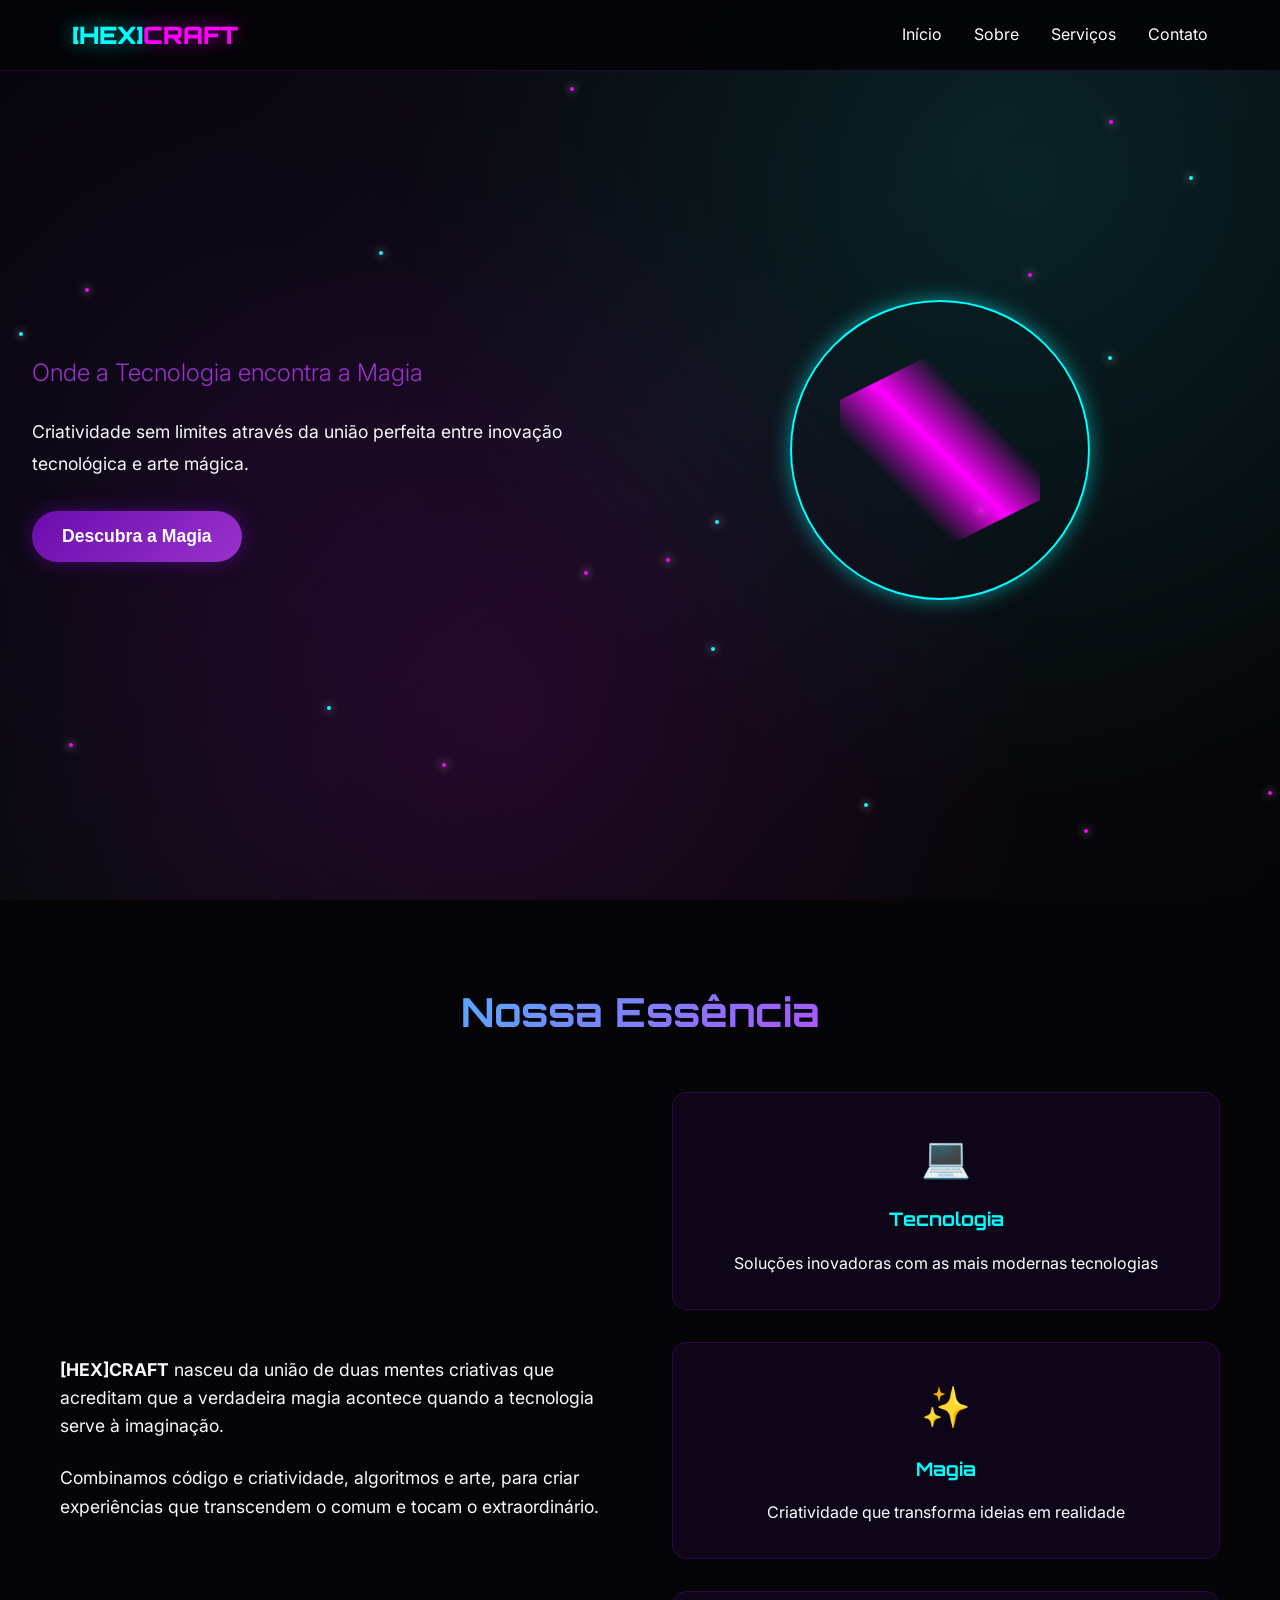
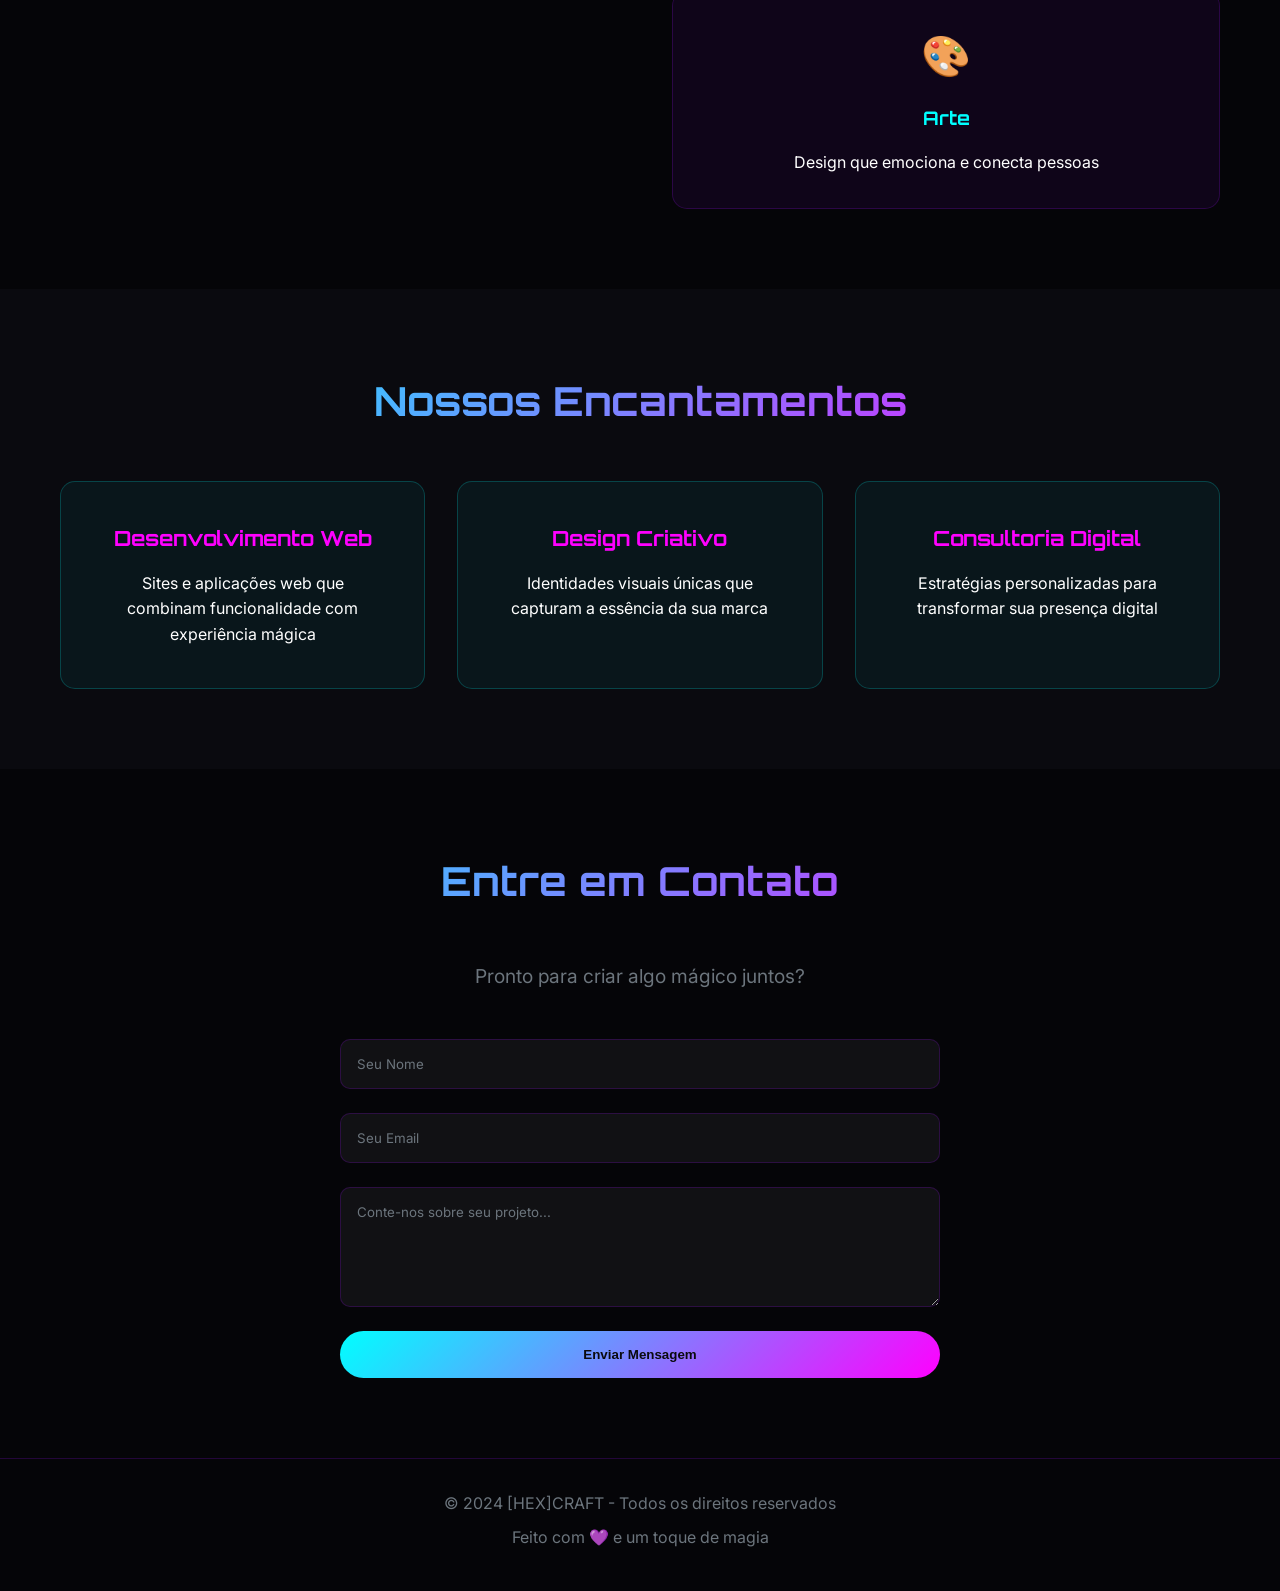
==== index.html @ 0bb8c02b "🎉 Initial commit: [HEX]CRAFT Landing Page ✨ Features: - Modern responsive landing page - Tech + Magi" ====
<!DOCTYPE html>
<html lang="pt-BR">
<head>
    <meta charset="UTF-8">
    <meta name="viewport" content="width=device-width, initial-scale=1.0">
    <title>[HEX]CRAFT - Tech & Magia</title>
    <link rel="stylesheet" href="css/style.css">
    <link href="https://fonts.googleapis.com/css2?family=Orbitron:wght@400;700;900&family=Inter:wght@300;400;600&display=swap" rel="stylesheet">
</head>
<body>
    <!-- Header - Cabeçalho com navegação -->
    <header class="header">
        <nav class="navbar">
            <div class="logo">
                <span class="hex-brackets">[HEX]</span><span class="craft">CRAFT</span>
            </div>
            <ul class="nav-menu">
                <li><a href="#home">Início</a></li>
                <li><a href="#about">Sobre</a></li>
                <li><a href="#services">Serviços</a></li>
                <li><a href="#contact">Contato</a></li>
            </ul>
        </nav>
    </header>

    <!-- Hero Section - Seção principal de destaque -->
    <section id="home" class="hero">
        <div class="hero-content">
            <h1 class="hero-title">
                <span class="tech">[HEX]</span><span class="magic">CRAFT</span>
            </h1>
            <p class="hero-subtitle">Onde a Tecnologia encontra a Magia</p>
            <p class="hero-description">
                Criatividade sem limites através da união perfeita entre inovação tecnológica e arte mágica.
            </p>
            <button class="cta-button">Descubra a Magia</button>
        </div>
        <div class="hero-visual">
            <div class="magic-circle">
                <div class="hex-pattern"></div>
            </div>
        </div>
    </section>

    <!-- About Section - Seção sobre nós -->
    <section id="about" class="about">
        <div class="container">
            <h2 class="section-title">Nossa Essência</h2>
            <div class="about-content">
                <div class="about-text">
                    <p>
                        <strong>[HEX]CRAFT</strong> nasceu da união de duas mentes criativas que acreditam 
                        que a verdadeira magia acontece quando a tecnologia serve à imaginação.
                    </p>
                    <p>
                        Combinamos código e criatividade, algoritmos e arte, para criar experiências 
                        que transcendem o comum e tocam o extraordinário.
                    </p>
                </div>
                <div class="about-features">
                    <div class="feature">
                        <div class="feature-icon">💻</div>
                        <h3>Tecnologia</h3>
                        <p>Soluções inovadoras com as mais modernas tecnologias</p>
                    </div>
                    <div class="feature">
                        <div class="feature-icon">✨</div>
                        <h3>Magia</h3>
                        <p>Criatividade que transforma ideias em realidade</p>
                    </div>
                    <div class="feature">
                        <div class="feature-icon">🎨</div>
                        <h3>Arte</h3>
                        <p>Design que emociona e conecta pessoas</p>
                    </div>
                </div>
            </div>
        </div>
    </section>

    <!-- Services Section - Seção de serviços -->
    <section id="services" class="services">
        <div class="container">
            <h2 class="section-title">Nossos Encantamentos</h2>
            <div class="services-grid">
                <div class="service-card">
                    <h3>Desenvolvimento Web</h3>
                    <p>Sites e aplicações web que combinam funcionalidade com experiência mágica</p>
                </div>
                <div class="service-card">
                    <h3>Design Criativo</h3>
                    <p>Identidades visuais únicas que capturam a essência da sua marca</p>
                </div>
                <div class="service-card">
                    <h3>Consultoria Digital</h3>
                    <p>Estratégias personalizadas para transformar sua presença digital</p>
                </div>
            </div>
        </div>
    </section>

    <!-- Contact Section - Seção de contato -->
    <section id="contact" class="contact">
        <div class="container">
            <h2 class="section-title">Entre em Contato</h2>
            <p class="contact-subtitle">Pronto para criar algo mágico juntos?</p>
            <div class="contact-content">
                <form class="contact-form">
                    <input type="text" placeholder="Seu Nome" required>
                    <input type="email" placeholder="Seu Email" required>
                    <textarea placeholder="Conte-nos sobre seu projeto..." required></textarea>
                    <button type="submit">Enviar Mensagem</button>
                </form>
            </div>
        </div>
    </section>

    <!-- Footer - Rodapé -->
    <footer class="footer">
        <div class="container">
            <p>&copy; 2024 [HEX]CRAFT - Todos os direitos reservados</p>
            <p>Feito com 💜 e um toque de magia</p>
        </div>
    </footer>

    <script src="js/script.js"></script>
</body>
</html>
---- css/style.css ----
/* ===== RESET E VARIÁVEIS GLOBAIS ===== */
* {
    margin: 0;
    padding: 0;
    box-sizing: border-box;
}

:root {
    /* Cores do tema Tech + Magia */
    --primary-purple: #6a0dad;
    --secondary-purple: #9932cc;
    --accent-cyan: #00ffff;
    --accent-pink: #ff00ff;
    --dark-bg: #0a0a0f;
    --darker-bg: #050508;
    --white: #ffffff;
    --light-gray: #f8f9fa;
    --medium-gray: #6c757d;
    
    /* Fontes */
    --font-tech: 'Orbitron', monospace;
    --font-body: 'Inter', sans-serif;
    
    /* Sombras mágicas */
    --glow-purple: 0 0 20px rgba(106, 13, 173, 0.5);
    --glow-cyan: 0 0 20px rgba(0, 255, 255, 0.5);
    --glow-pink: 0 0 20px rgba(255, 0, 255, 0.5);
}

body {
    font-family: var(--font-body);
    background: var(--dark-bg);
    color: var(--white);
    line-height: 1.6;
    overflow-x: hidden;
}

.container {
    max-width: 1200px;
    margin: 0 auto;
    padding: 0 20px;
}

/* ===== HEADER E NAVEGAÇÃO ===== */
.header {
    position: fixed;
    top: 0;
    width: 100%;
    background: rgba(5, 5, 8, 0.95);
    backdrop-filter: blur(10px);
    z-index: 1000;
    border-bottom: 1px solid rgba(106, 13, 173, 0.3);
}

.navbar {
    display: flex;
    justify-content: space-between;
    align-items: center;
    padding: 1rem 2rem;
    max-width: 1200px;
    margin: 0 auto;
}

.logo {
    font-family: var(--font-tech);
    font-size: 1.5rem;
    font-weight: 900;
}

.hex-brackets {
    color: var(--accent-cyan);
    text-shadow: var(--glow-cyan);
}

.craft {
    color: var(--accent-pink);
    text-shadow: var(--glow-pink);
}

.nav-menu {
    display: flex;
    list-style: none;
    gap: 2rem;
}

.nav-menu a {
    color: var(--white);
    text-decoration: none;
    transition: all 0.3s ease;
    position: relative;
}

.nav-menu a:hover {
    color: var(--accent-cyan);
    text-shadow: var(--glow-cyan);
}

.nav-menu a::after {
    content: '';
    position: absolute;
    width: 0;
    height: 2px;
    bottom: -5px;
    left: 50%;
    background: linear-gradient(90deg, var(--accent-cyan), var(--accent-pink));
    transition: all 0.3s ease;
}

.nav-menu a:hover::after {
    width: 100%;
    left: 0;
}

/* ===== SEÇÃO HERO ===== */
.hero {
    min-height: 100vh;
    display: flex;
    align-items: center;
    background: linear-gradient(135deg, var(--darker-bg) 0%, var(--dark-bg) 50%, var(--darker-bg) 100%);
    position: relative;
    overflow: hidden;
    padding: 0 2rem;
}

.hero::before {
    content: '';
    position: absolute;
    top: 0;
    left: 0;
    right: 0;
    bottom: 0;
    background: 
        radial-gradient(circle at 20% 50%, rgba(106, 13, 173, 0.1) 0%, transparent 50%),
        radial-gradient(circle at 80% 20%, rgba(0, 255, 255, 0.1) 0%, transparent 50%),
        radial-gradient(circle at 40% 80%, rgba(255, 0, 255, 0.1) 0%, transparent 50%);
    animation: magicFloat 6s ease-in-out infinite alternate;
}

@keyframes magicFloat {
    0% { transform: translateY(0px) rotate(0deg); }
    100% { transform: translateY(-10px) rotate(1deg); }
}

.hero-content {
    flex: 1;
    max-width: 600px;
    z-index: 2;
    position: relative;
}

.hero-title {
    font-family: var(--font-tech);
    font-size: clamp(3rem, 8vw, 6rem);
    font-weight: 900;
    margin-bottom: 1rem;
    animation: titleGlow 2s ease-in-out infinite alternate;
}

.tech {
    color: var(--accent-cyan);
    text-shadow: var(--glow-cyan);
}

.magic {
    color: var(--accent-pink);
    text-shadow: var(--glow-pink);
}

@keyframes titleGlow {
    0% { filter: brightness(1); }
    100% { filter: brightness(1.2); }
}

.hero-subtitle {
    font-size: 1.5rem;
    color: var(--secondary-purple);
    margin-bottom: 1.5rem;
    font-weight: 300;
}

.hero-description {
    font-size: 1.1rem;
    color: var(--light-gray);
    margin-bottom: 2rem;
    line-height: 1.8;
}

.cta-button {
    background: linear-gradient(135deg, var(--primary-purple), var(--secondary-purple));
    color: var(--white);
    padding: 15px 30px;
    border: none;
    border-radius: 50px;
    font-size: 1.1rem;
    font-weight: 600;
    cursor: pointer;
    transition: all 0.3s ease;
    box-shadow: var(--glow-purple);
}

.cta-button:hover {
    transform: translateY(-2px);
    box-shadow: 0 10px 30px rgba(106, 13, 173, 0.4);
    background: linear-gradient(135deg, var(--secondary-purple), var(--primary-purple));
}

.hero-visual {
    flex: 1;
    display: flex;
    justify-content: center;
    align-items: center;
    position: relative;
}

.magic-circle {
    width: 300px;
    height: 300px;
    border: 2px solid var(--accent-cyan);
    border-radius: 50%;
    position: relative;
    animation: rotate 20s linear infinite;
    box-shadow: var(--glow-cyan);
}

.hex-pattern {
    width: 200px;
    height: 200px;
    background: linear-gradient(45deg, transparent 30%, var(--accent-pink) 50%, transparent 70%);
    position: absolute;
    top: 50%;
    left: 50%;
    transform: translate(-50%, -50%);
    clip-path: polygon(50% 0%, 100% 25%, 100% 75%, 50% 100%, 0% 75%, 0% 25%);
    animation: pulse 3s ease-in-out infinite alternate;
}

@keyframes rotate {
    from { transform: rotate(0deg); }
    to { transform: rotate(360deg); }
}

@keyframes pulse {
    0% { opacity: 0.5; transform: translate(-50%, -50%) scale(1); }
    100% { opacity: 1; transform: translate(-50%, -50%) scale(1.1); }
}

/* ===== SEÇÕES GERAIS ===== */
section {
    padding: 5rem 0;
}

.section-title {
    font-family: var(--font-tech);
    font-size: 2.5rem;
    text-align: center;
    margin-bottom: 3rem;
    background: linear-gradient(135deg, var(--accent-cyan), var(--accent-pink));
    -webkit-background-clip: text;
    -webkit-text-fill-color: transparent;
    background-clip: text;
}

/* ===== SEÇÃO ABOUT ===== */
.about {
    background: var(--darker-bg);
}

.about-content {
    display: grid;
    grid-template-columns: 1fr 1fr;
    gap: 4rem;
    align-items: center;
}

.about-text p {
    font-size: 1.1rem;
    margin-bottom: 1.5rem;
    color: var(--light-gray);
}

.about-features {
    display: flex;
    flex-direction: column;
    gap: 2rem;
}

.feature {
    text-align: center;
    padding: 2rem;
    background: rgba(106, 13, 173, 0.1);
    border-radius: 15px;
    border: 1px solid rgba(106, 13, 173, 0.3);
    transition: all 0.3s ease;
}

.feature:hover {
    transform: translateY(-5px);
    box-shadow: var(--glow-purple);
}

.feature-icon {
    font-size: 2.5rem;
    margin-bottom: 1rem;
}

.feature h3 {
    font-family: var(--font-tech);
    color: var(--accent-cyan);
    margin-bottom: 1rem;
}

/* ===== SEÇÃO SERVICES ===== */
.services-grid {
    display: grid;
    grid-template-columns: repeat(auto-fit, minmax(300px, 1fr));
    gap: 2rem;
}

.service-card {
    background: rgba(0, 255, 255, 0.05);
    padding: 2.5rem;
    border-radius: 15px;
    border: 1px solid rgba(0, 255, 255, 0.2);
    text-align: center;
    transition: all 0.3s ease;
}

.service-card:hover {
    transform: translateY(-10px);
    box-shadow: var(--glow-cyan);
    border-color: var(--accent-cyan);
}

.service-card h3 {
    font-family: var(--font-tech);
    color: var(--accent-pink);
    margin-bottom: 1rem;
    font-size: 1.3rem;
}

/* ===== SEÇÃO CONTACT ===== */
.contact {
    background: var(--darker-bg);
}

.contact-subtitle {
    text-align: center;
    font-size: 1.2rem;
    color: var(--medium-gray);
    margin-bottom: 3rem;
}

.contact-form {
    max-width: 600px;
    margin: 0 auto;
    display: flex;
    flex-direction: column;
    gap: 1.5rem;
}

.contact-form input,
.contact-form textarea {
    background: rgba(255, 255, 255, 0.05);
    border: 1px solid rgba(106, 13, 173, 0.3);
    padding: 1rem;
    border-radius: 10px;
    color: var(--white);
    font-family: var(--font-body);
    transition: all 0.3s ease;
}

.contact-form input::placeholder,
.contact-form textarea::placeholder {
    color: var(--medium-gray);
}

.contact-form input:focus,
.contact-form textarea:focus {
    outline: none;
    border-color: var(--accent-cyan);
    box-shadow: var(--glow-cyan);
}

.contact-form textarea {
    min-height: 120px;
    resize: vertical;
}

.contact-form button {
    background: linear-gradient(135deg, var(--accent-cyan), var(--accent-pink));
    color: var(--dark-bg);
    padding: 1rem 2rem;
    border: none;
    border-radius: 50px;
    font-weight: 600;
    cursor: pointer;
    transition: all 0.3s ease;
}

.contact-form button:hover {
    transform: translateY(-2px);
    box-shadow: 0 10px 30px rgba(0, 255, 255, 0.3);
}

/* ===== FOOTER ===== */
.footer {
    background: var(--darker-bg);
    padding: 2rem 0;
    text-align: center;
    border-top: 1px solid rgba(106, 13, 173, 0.3);
}

.footer p {
    color: var(--medium-gray);
    margin-bottom: 0.5rem;
}

/* ===== RESPONSIVIDADE ===== */
@media (max-width: 768px) {
    .navbar {
        flex-direction: column;
        gap: 1rem;
        padding: 1rem;
    }
    
    .nav-menu {
        gap: 1rem;
    }
    
    .hero {
        flex-direction: column;
        text-align: center;
        padding: 2rem 1rem;
    }
    
    .hero-visual {
        margin-top: 2rem;
    }
    
    .magic-circle {
        width: 200px;
        height: 200px;
    }
    
    .hex-pattern {
        width: 120px;
        height: 120px;
    }
    
    .about-content {
        grid-template-columns: 1fr;
        gap: 2rem;
    }
    
    .services-grid {
        grid-template-columns: 1fr;
    }
    
    .container {
        padding: 0 1rem;
    }
}

@media (max-width: 480px) {
    .hero-title {
        font-size: 2.5rem;
    }
    
    .section-title {
        font-size: 2rem;
    }
    
    section {
        padding: 3rem 0;
    }
}
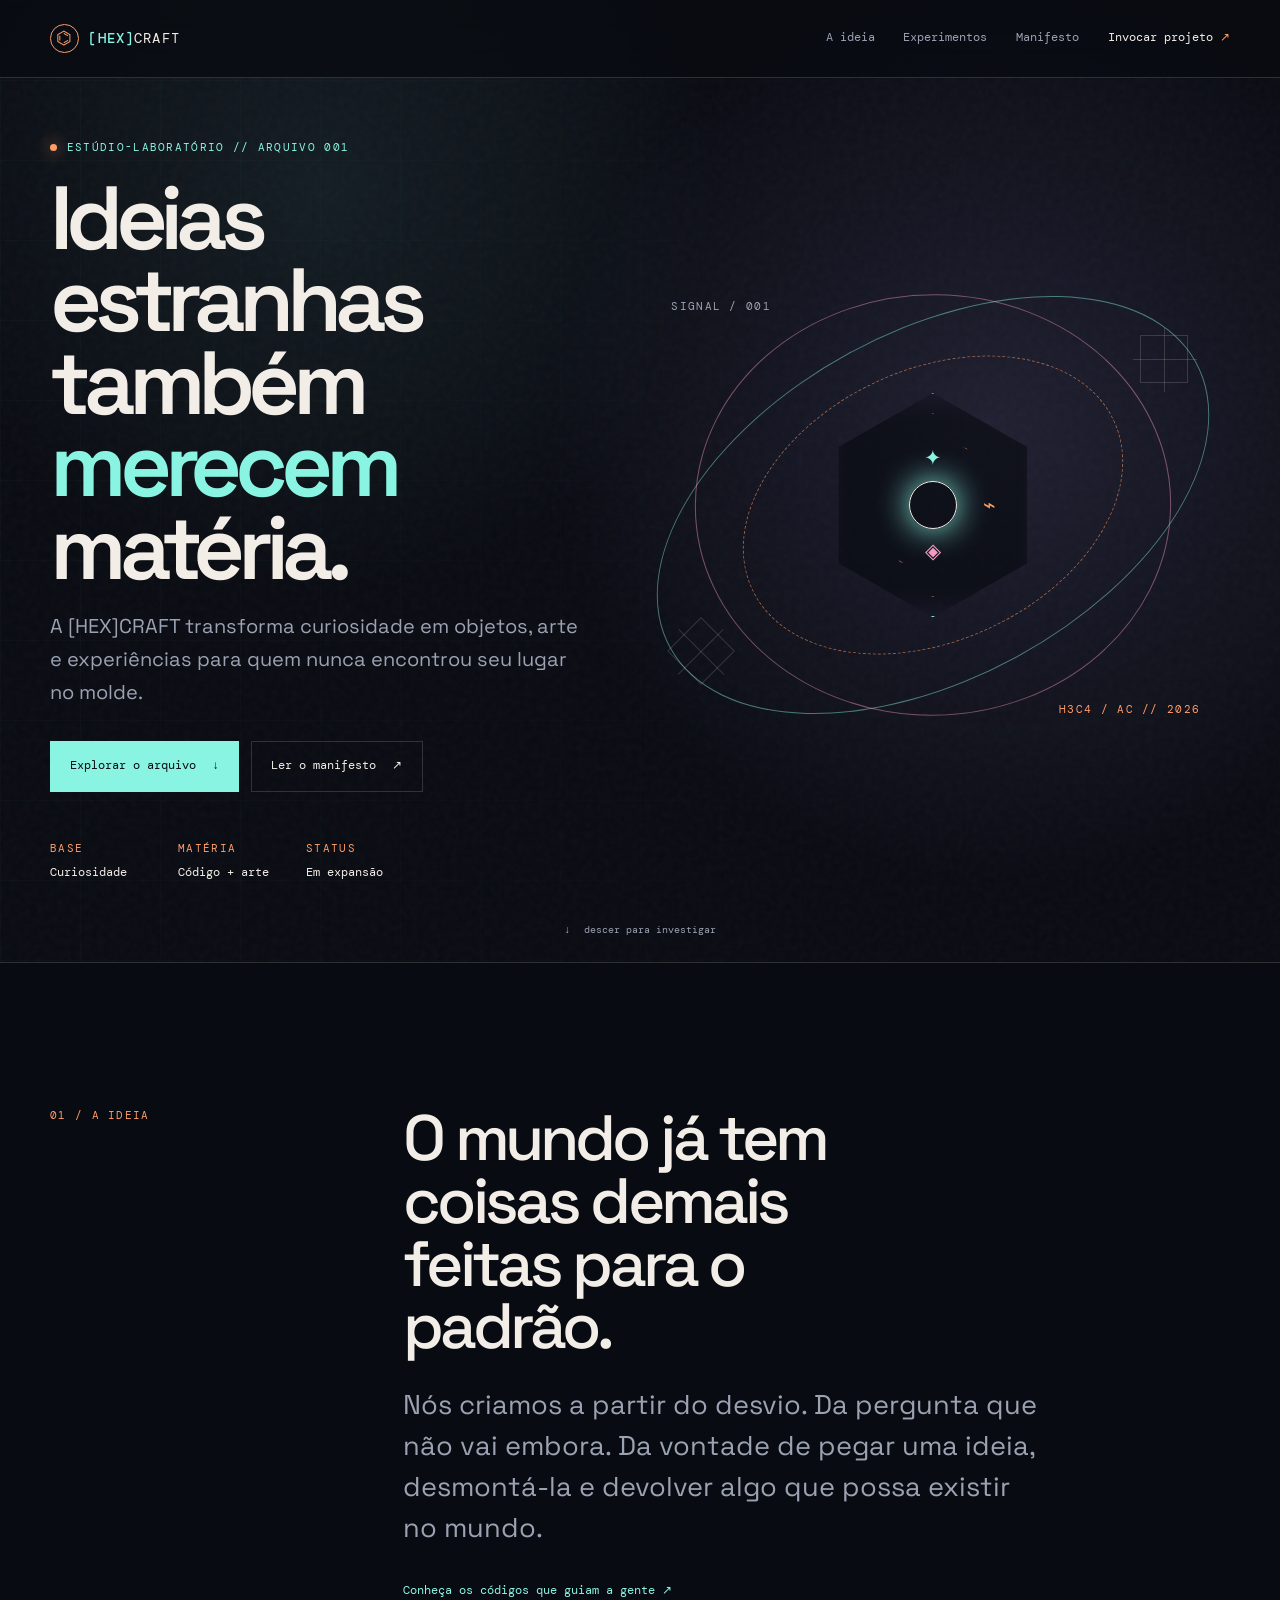
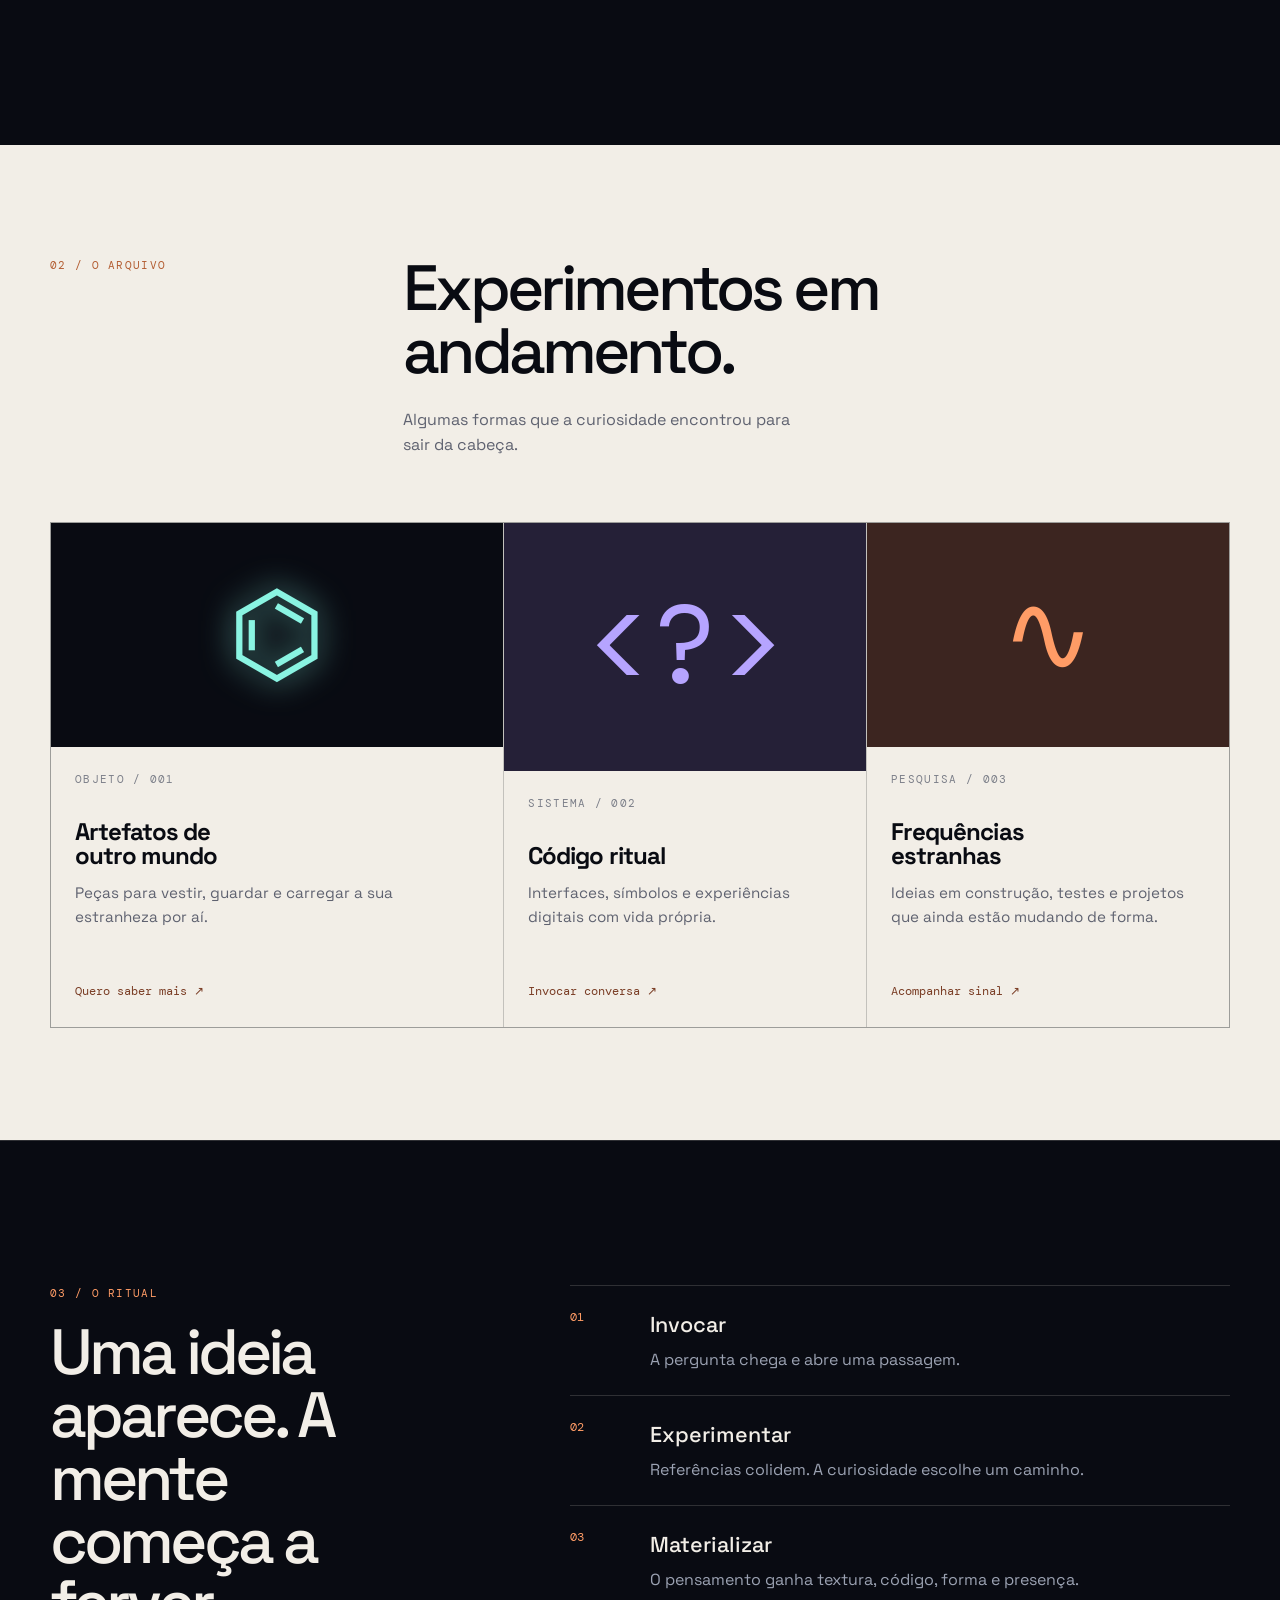
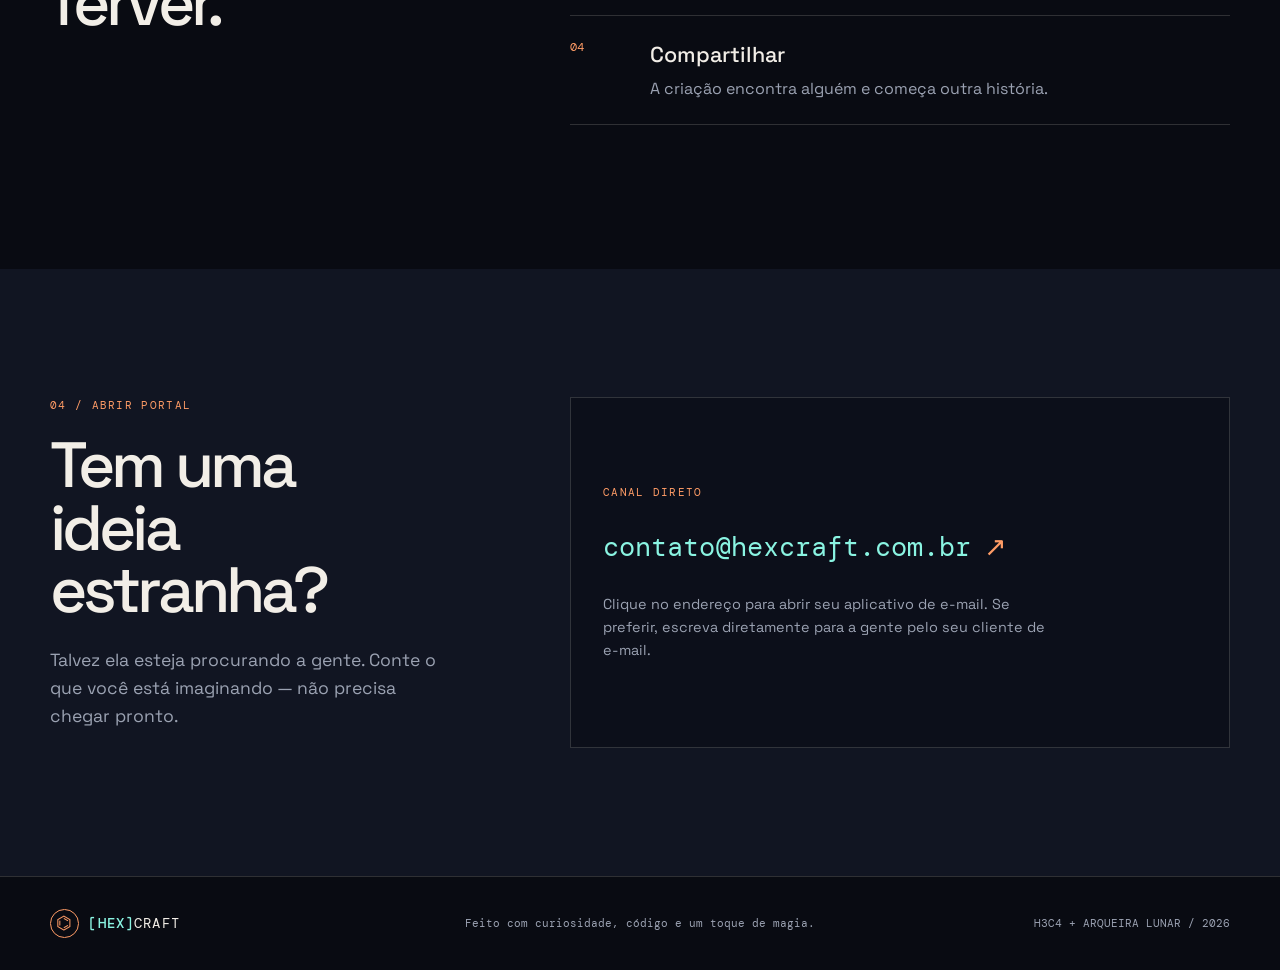
==== commit 1c687fbf: "Refactor homepage for static HostGator hosting" ====
--- a/index.html
+++ b/index.html
@@ -3,126 +3,173 @@
 <head>
     <meta charset="UTF-8">
     <meta name="viewport" content="width=device-width, initial-scale=1.0">
-    <title>[HEX]CRAFT - Tech & Magia</title>
-    <link rel="stylesheet" href="css/style.css">
-    <link href="https://fonts.googleapis.com/css2?family=Orbitron:wght@400;700;900&family=Inter:wght@300;400;600&display=swap" rel="stylesheet">
+    <meta name="theme-color" content="#090b12">
+    <meta name="description" content="[HEX]CRAFT é um estúdio-laboratório para ideias estranhas, objetos impossíveis e experiências que misturam código, arte e imaginação.">
+    <meta property="og:title" content="[HEX]CRAFT — Um laboratório para o estranho">
+    <meta property="og:description" content="Objetos, arte e experiências para quem transforma diferença em linguagem.">
+    <meta property="og:type" content="website">
+    <meta property="og:url" content="https://hexcraft.com.br/">
+    <link rel="canonical" href="https://hexcraft.com.br/">
+    <title>[HEX]CRAFT — Um laboratório para o estranho</title>
+    <link rel="icon" type="image/svg+xml" href="assets/favicon.svg">
+    <link rel="stylesheet" href="css/base.css">
+    <link rel="stylesheet" href="css/home.css">
+    <link rel="preconnect" href="https://fonts.googleapis.com">
+    <link rel="preconnect" href="https://fonts.gstatic.com" crossorigin>
+    <link href="https://fonts.googleapis.com/css2?family=DM+Mono:wght@400;500&family=Space+Grotesk:wght@400;500;600;700&display=swap" rel="stylesheet">
 </head>
-<body>
-    <!-- Header - Cabeçalho com navegação -->
-    <header class="header">
-        <nav class="navbar">
-            <div class="logo">
-                <span class="hex-brackets">[HEX]</span><span class="craft">CRAFT</span>
-            </div>
-            <ul class="nav-menu">
-                <li><a href="#home">Início</a></li>
-                <li><a href="#about">Sobre</a></li>
-                <li><a href="#services">Serviços</a></li>
-                <li><a href="#contact">Contato</a></li>
+<body class="home-page">
+    <a class="skip-link" href="#main-content">Pular para o conteúdo</a>
+
+    <header class="site-header">
+        <nav class="site-nav container" aria-label="Navegação principal">
+            <a class="brand" href="index.html" aria-label="[HEX]CRAFT — início">
+                <span class="brand-mark" aria-hidden="true">⌬</span>
+                <span><b>[HEX]</b>CRAFT</span>
+            </a>
+            <button class="menu-toggle" type="button" aria-expanded="false" aria-controls="primary-navigation" aria-label="Abrir menu">
+                <span></span><span></span>
+            </button>
+            <ul class="nav-links" id="primary-navigation">
+                <li><a href="#about">A ideia</a></li>
+                <li><a href="#experiments">Experimentos</a></li>
+                <li><a href="manifesto.html">Manifesto</a></li>
+                <li><a class="nav-cta" href="#contact">Invocar projeto <span aria-hidden="true">↗</span></a></li>
             </ul>
         </nav>
     </header>
 
-    <!-- Hero Section - Seção principal de destaque -->
-    <section id="home" class="hero">
-        <div class="hero-content">
-            <h1 class="hero-title">
-                <span class="tech">[HEX]</span><span class="magic">CRAFT</span>
-            </h1>
-            <p class="hero-subtitle">Onde a Tecnologia encontra a Magia</p>
-            <p class="hero-description">
-                Criatividade sem limites através da união perfeita entre inovação tecnológica e arte mágica.
-            </p>
-            <button class="cta-button">Descubra a Magia</button>
-        </div>
-        <div class="hero-visual">
-            <div class="magic-circle">
-                <div class="hex-pattern"></div>
+    <main id="main-content">
+        <section class="hero-lab" id="home" aria-labelledby="hero-title">
+            <div class="hero-grid" aria-hidden="true"></div>
+            <div class="hero-noise" aria-hidden="true"></div>
+            <div class="container hero-layout">
+                <div class="hero-copy">
+                    <p class="eyebrow"><span class="status-dot" aria-hidden="true"></span> ESTÚDIO-LABORATÓRIO // ARQUIVO 001</p>
+                    <h1 id="hero-title">Ideias estranhas também <em>merecem</em> matéria.</h1>
+                    <p class="hero-lead">A [HEX]CRAFT transforma curiosidade em objetos, arte e experiências para quem nunca encontrou seu lugar no molde.</p>
+                    <div class="hero-actions">
+                        <a class="button button-primary" href="#experiments">Explorar o arquivo <span aria-hidden="true">↓</span></a>
+                        <a class="button button-quiet" href="manifesto.html">Ler o manifesto <span aria-hidden="true">↗</span></a>
+                    </div>
+                    <dl class="hero-facts" aria-label="Sobre o estúdio">
+                        <div><dt>BASE</dt><dd>Curiosidade</dd></div>
+                        <div><dt>MATÉRIA</dt><dd>Código + arte</dd></div>
+                        <div><dt>STATUS</dt><dd>Em expansão</dd></div>
+                    </dl>
+                </div>
+
+                <div class="hero-art" aria-hidden="true">
+                    <div class="art-label art-label-top">SIGNAL / 001</div>
+                    <div class="orbit orbit-outer"></div>
+                    <div class="orbit orbit-middle"></div>
+                    <div class="orbit orbit-inner"></div>
+                    <div class="artifact">
+                        <div class="artifact-core"></div>
+                        <span class="artifact-glyph glyph-one">✦</span>
+                        <span class="artifact-glyph glyph-two">⌁</span>
+                        <span class="artifact-glyph glyph-three">◈</span>
+                    </div>
+                    <div class="art-crosshair crosshair-one"></div>
+                    <div class="art-crosshair crosshair-two"></div>
+                    <div class="art-label art-label-bottom">H3C4 / AC // 2026</div>
+                </div>
             </div>
-        </div>
-    </section>
+            <a class="scroll-cue" href="#about"><span aria-hidden="true">↓</span> descer para investigar</a>
+        </section>
 
-    <!-- About Section - Seção sobre nós -->
-    <section id="about" class="about">
-        <div class="container">
-            <h2 class="section-title">Nossa Essência</h2>
-            <div class="about-content">
-                <div class="about-text">
-                    <p>
-                        <strong>[HEX]CRAFT</strong> nasceu da união de duas mentes criativas que acreditam 
-                        que a verdadeira magia acontece quando a tecnologia serve à imaginação.
-                    </p>
-                    <p>
-                        Combinamos código e criatividade, algoritmos e arte, para criar experiências 
-                        que transcendem o comum e tocam o extraordinário.
-                    </p>
+        <section class="statement-section" id="about" aria-labelledby="statement-title" data-reveal>
+            <div class="container statement-layout">
+                <p class="section-index">01 / A IDEIA</p>
+                <div class="statement-content">
+                    <h2 id="statement-title">O mundo já tem coisas demais feitas para o padrão.</h2>
+                    <p class="large-copy">Nós criamos a partir do desvio. Da pergunta que não vai embora. Da vontade de pegar uma ideia, desmontá-la e devolver algo que possa existir no mundo.</p>
+                    <a class="inline-link" href="manifesto.html">Conheça os códigos que guiam a gente <span aria-hidden="true">↗</span></a>
                 </div>
-                <div class="about-features">
-                    <div class="feature">
-                        <div class="feature-icon">💻</div>
-                        <h3>Tecnologia</h3>
-                        <p>Soluções inovadoras com as mais modernas tecnologias</p>
-                    </div>
-                    <div class="feature">
-                        <div class="feature-icon">✨</div>
-                        <h3>Magia</h3>
-                        <p>Criatividade que transforma ideias em realidade</p>
-                    </div>
-                    <div class="feature">
-                        <div class="feature-icon">🎨</div>
-                        <h3>Arte</h3>
-                        <p>Design que emociona e conecta pessoas</p>
+            </div>
+        </section>
+
+        <section class="experiments-section" id="experiments" aria-labelledby="experiments-title">
+            <div class="container">
+                <div class="section-heading" data-reveal>
+                    <p class="section-index">02 / O ARQUIVO</p>
+                    <div>
+                        <h2 id="experiments-title">Experimentos em andamento.</h2>
+                        <p>Algumas formas que a curiosidade encontrou para sair da cabeça.</p>
                     </div>
                 </div>
-            </div>
-        </div>
-    </section>
-
-    <!-- Services Section - Seção de serviços -->
-    <section id="services" class="services">
-        <div class="container">
-            <h2 class="section-title">Nossos Encantamentos</h2>
-            <div class="services-grid">
-                <div class="service-card">
-                    <h3>Desenvolvimento Web</h3>
-                    <p>Sites e aplicações web que combinam funcionalidade com experiência mágica</p>
-                </div>
-                <div class="service-card">
-                    <h3>Design Criativo</h3>
-                    <p>Identidades visuais únicas que capturam a essência da sua marca</p>
-                </div>
-                <div class="service-card">
-                    <h3>Consultoria Digital</h3>
-                    <p>Estratégias personalizadas para transformar sua presença digital</p>
+                <div class="experiment-grid">
+                    <article class="experiment-card experiment-card-featured" data-reveal>
+                        <div class="card-visual visual-object" aria-hidden="true"><span>⌬</span></div>
+                        <div class="card-body">
+                            <p class="card-type">OBJETO / 001</p>
+                            <h3>Artefatos de outro mundo</h3>
+                            <p>Peças para vestir, guardar e carregar a sua estranheza por aí.</p>
+                            <a class="card-link" href="#contact">Quero saber mais <span aria-hidden="true">↗</span></a>
+                        </div>
+                    </article>
+                    <article class="experiment-card" data-reveal>
+                        <div class="card-visual visual-code" aria-hidden="true"><span>&lt;?&gt;</span></div>
+                        <div class="card-body">
+                            <p class="card-type">SISTEMA / 002</p>
+                            <h3>Código ritual</h3>
+                            <p>Interfaces, símbolos e experiências digitais com vida própria.</p>
+                            <a class="card-link" href="#contact">Invocar conversa <span aria-hidden="true">↗</span></a>
+                        </div>
+                    </article>
+                    <article class="experiment-card" data-reveal>
+                        <div class="card-visual visual-signal" aria-hidden="true"><span>∿</span></div>
+                        <div class="card-body">
+                            <p class="card-type">PESQUISA / 003</p>
+                            <h3>Frequências estranhas</h3>
+                            <p>Ideias em construção, testes e projetos que ainda estão mudando de forma.</p>
+                            <a class="card-link" href="#contact">Acompanhar sinal <span aria-hidden="true">↗</span></a>
+                        </div>
+                    </article>
                 </div>
             </div>
-        </div>
-    </section>
+        </section>
 
-    <!-- Contact Section - Seção de contato -->
-    <section id="contact" class="contact">
-        <div class="container">
-            <h2 class="section-title">Entre em Contato</h2>
-            <p class="contact-subtitle">Pronto para criar algo mágico juntos?</p>
-            <div class="contact-content">
-                <form class="contact-form">
-                    <input type="text" placeholder="Seu Nome" required>
-                    <input type="email" placeholder="Seu Email" required>
-                    <textarea placeholder="Conte-nos sobre seu projeto..." required></textarea>
-                    <button type="submit">Enviar Mensagem</button>
-                </form>
+        <section class="process-section" aria-labelledby="process-title" data-reveal>
+            <div class="container process-layout">
+                <div>
+                    <p class="section-index">03 / O RITUAL</p>
+                    <h2 id="process-title">Uma ideia aparece. A mente começa a ferver.</h2>
+                </div>
+                <ol class="process-list">
+                    <li><span>01</span><div><strong>Invocar</strong><p>A pergunta chega e abre uma passagem.</p></div></li>
+                    <li><span>02</span><div><strong>Experimentar</strong><p>Referências colidem. A curiosidade escolhe um caminho.</p></div></li>
+                    <li><span>03</span><div><strong>Materializar</strong><p>O pensamento ganha textura, código, forma e presença.</p></div></li>
+                    <li><span>04</span><div><strong>Compartilhar</strong><p>A criação encontra alguém e começa outra história.</p></div></li>
+                </ol>
             </div>
-        </div>
-    </section>
+        </section>
 
-    <!-- Footer - Rodapé -->
-    <footer class="footer">
-        <div class="container">
-            <p>&copy; 2024 [HEX]CRAFT - Todos os direitos reservados</p>
-            <p>Feito com 💜 e um toque de magia</p>
+        <section class="contact-section" id="contact" aria-labelledby="contact-title">
+            <div class="container contact-layout">
+                <div class="contact-intro" data-reveal>
+                    <p class="section-index">04 / ABRIR PORTAL</p>
+                    <h2 id="contact-title">Tem uma ideia estranha?</h2>
+                    <p>Talvez ela esteja procurando a gente. Conte o que você está imaginando — não precisa chegar pronto.</p>
+                </div>
+                <div class="contact-card" data-reveal>
+                    <p class="contact-card-label">CANAL DIRETO</p>
+                    <a class="email-link" href="mailto:contato@hexcraft.com.br">contato@hexcraft.com.br <span aria-hidden="true">↗</span></a>
+                    <p class="contact-card-note">Clique no endereço para abrir seu aplicativo de e-mail. Se preferir, escreva diretamente para a gente pelo seu cliente de e-mail.</p>
+                </div>
+            </div>
+        </section>
+    </main>
+
+    <footer class="site-footer">
+        <div class="container footer-layout">
+            <a class="brand" href="#home" aria-label="Voltar ao início"><span class="brand-mark" aria-hidden="true">⌬</span><span><b>[HEX]</b>CRAFT</span></a>
+            <p>Feito com curiosidade, código e um toque de magia.</p>
+            <p class="footer-code">H3C4 + ARQUEIRA LUNAR / 2026</p>
         </div>
     </footer>
 
-    <script src="js/script.js"></script>
+    <script src="js/main.js" defer></script>
+    <script src="js/effects.js" defer></script>
 </body>
-</html>+</html>
--- a/css/base.css
+++ b/css/base.css
@@ -0,0 +1,218 @@
+/* [HEX]CRAFT — fundamentos compartilhados */
+
+:root {
+    --ink: #090b12;
+    --ink-soft: #111522;
+    --paper: #f2eee7;
+    --muted: #9ba2b2;
+    --line: rgba(242, 238, 231, 0.16);
+    --cyan: #8af4e2;
+    --violet: #b6a4ff;
+    --orange: #ff9c66;
+    --pink: #f49ac2;
+    --mono: "DM Mono", monospace;
+    --sans: "Space Grotesk", sans-serif;
+    --content-width: 1180px;
+    --radius: 2px;
+}
+
+* { box-sizing: border-box; }
+
+html { scroll-behavior: smooth; }
+
+body {
+    margin: 0;
+    color: var(--paper);
+    background: var(--ink);
+    font-family: var(--sans);
+    line-height: 1.6;
+    overflow-x: hidden;
+}
+
+body,
+button,
+input,
+textarea { font-family: var(--sans); }
+
+img,
+svg { max-width: 100%; }
+
+a { color: inherit; }
+
+.container {
+    width: min(var(--content-width), calc(100% - 3rem));
+    margin-inline: auto;
+}
+
+.skip-link {
+    position: fixed;
+    top: 1rem;
+    left: 1rem;
+    z-index: 3000;
+    padding: 0.7rem 1rem;
+    color: var(--ink);
+    background: var(--cyan);
+    font-family: var(--mono);
+    font-size: 0.75rem;
+    text-decoration: none;
+    transform: translateY(-180%);
+    transition: transform 180ms ease;
+}
+
+.skip-link:focus { transform: translateY(0); }
+
+:where(a, button, input, textarea):focus-visible {
+    outline: 2px solid var(--cyan);
+    outline-offset: 4px;
+}
+
+.site-header {
+    position: fixed;
+    inset: 0 0 auto;
+    z-index: 1000;
+    border-bottom: 1px solid var(--line);
+    background: rgba(9, 11, 18, 0.82);
+    backdrop-filter: blur(16px);
+}
+
+.site-nav {
+    display: flex;
+    align-items: center;
+    justify-content: space-between;
+    min-height: 4.8rem;
+}
+
+.brand {
+    display: inline-flex;
+    align-items: center;
+    gap: 0.6rem;
+    color: var(--paper);
+    font-family: var(--mono);
+    font-size: 0.9rem;
+    letter-spacing: 0.08em;
+    text-decoration: none;
+}
+
+.brand b { color: var(--cyan); font-weight: 500; }
+
+.brand-mark {
+    display: grid;
+    width: 1.8rem;
+    height: 1.8rem;
+    place-items: center;
+    color: var(--orange);
+    border: 1px solid var(--orange);
+    border-radius: 50%;
+    font-size: 1.1rem;
+    line-height: 1;
+}
+
+.nav-links {
+    display: flex;
+    align-items: center;
+    gap: 1.8rem;
+    margin: 0;
+    padding: 0;
+    list-style: none;
+    font-family: var(--mono);
+    font-size: 0.72rem;
+}
+
+.nav-links a {
+    color: var(--muted);
+    text-decoration: none;
+    transition: color 180ms ease;
+}
+
+.nav-links a:hover,
+.nav-links a:focus-visible { color: var(--cyan); }
+
+.nav-links .nav-cta { color: var(--paper); }
+
+.nav-cta span { color: var(--orange); }
+
+.menu-toggle {
+    display: none;
+    width: 2.75rem;
+    height: 2.75rem;
+    padding: 0.55rem;
+    border: 1px solid var(--line);
+    background: transparent;
+    cursor: pointer;
+}
+
+.menu-toggle span {
+    display: block;
+    width: 100%;
+    height: 1px;
+    margin: 0.4rem 0;
+    background: var(--paper);
+    transition: transform 180ms ease;
+}
+
+.site-footer {
+    padding: 2rem 0;
+    border-top: 1px solid var(--line);
+    color: var(--muted);
+    font-family: var(--mono);
+    font-size: 0.68rem;
+}
+
+.footer-layout {
+    display: grid;
+    grid-template-columns: 1fr 1fr 1fr;
+    gap: 1rem;
+    align-items: center;
+}
+
+.footer-layout p { margin: 0; }
+.footer-layout p:nth-child(2) { text-align: center; }
+.footer-code { text-align: right; }
+
+.js-enabled [data-reveal] {
+    opacity: 0;
+    transform: translateY(1rem);
+    transition: opacity 600ms ease, transform 600ms ease;
+}
+
+.js-enabled [data-reveal].is-visible {
+    opacity: 1;
+    transform: translateY(0);
+}
+
+
+@media (max-width: 760px) {
+    .container { width: min(var(--content-width), calc(100% - 2rem)); }
+
+    .menu-toggle { display: block; }
+
+    .nav-links {
+        position: absolute;
+        top: calc(100% + 1px);
+        right: 1rem;
+        left: 1rem;
+        display: none;
+        flex-direction: column;
+        align-items: stretch;
+        gap: 0;
+        padding: 0.5rem;
+        border: 1px solid var(--line);
+        background: rgba(9, 11, 18, 0.98);
+    }
+
+    .nav-links.is-open { display: flex; }
+    .nav-links a { display: block; padding: 0.8rem; }
+    .footer-layout { grid-template-columns: 1fr; text-align: center; }
+    .footer-layout p:nth-child(2), .footer-code { text-align: center; }
+}
+
+@media (prefers-reduced-motion: reduce) {
+    html { scroll-behavior: auto; }
+    *, *::before, *::after {
+        animation-duration: 0.01ms !important;
+        animation-iteration-count: 1 !important;
+        scroll-behavior: auto !important;
+        transition-duration: 0.01ms !important;
+    }
+    [data-reveal] { opacity: 1; transform: none; }
+}
--- a/css/home.css
+++ b/css/home.css
@@ -0,0 +1,293 @@
+/* [HEX]CRAFT — composição visual da homepage */
+
+.home-page { background: var(--ink); }
+
+.hero-lab {
+    position: relative;
+    display: flex;
+    min-height: 100svh;
+    align-items: center;
+    overflow: hidden;
+    isolation: isolate;
+    background:
+        radial-gradient(circle at 78% 45%, rgba(182, 164, 255, 0.13), transparent 28rem),
+        radial-gradient(circle at 25% 20%, rgba(138, 244, 226, 0.08), transparent 25rem),
+        var(--ink);
+}
+
+.hero-grid,
+.hero-noise {
+    position: absolute;
+    inset: 0;
+    pointer-events: none;
+}
+
+.hero-grid {
+    z-index: -2;
+    opacity: 0.3;
+    background-image:
+        linear-gradient(rgba(138, 244, 226, 0.08) 1px, transparent 1px),
+        linear-gradient(90deg, rgba(138, 244, 226, 0.08) 1px, transparent 1px);
+    background-size: 5rem 5rem;
+    mask-image: linear-gradient(90deg, black, transparent 80%);
+}
+
+.hero-noise {
+    z-index: -1;
+    opacity: 0.045;
+    background-image: url("data:image/svg+xml,%3Csvg viewBox='0 0 160 160' xmlns='http://www.w3.org/2000/svg'%3E%3Cfilter id='n'%3E%3CfeTurbulence type='fractalNoise' baseFrequency='.9' numOctaves='3' stitchTiles='stitch'/%3E%3C/filter%3E%3Crect width='100%25' height='100%25' filter='url(%23n)' opacity='.8'/%3E%3C/svg%3E");
+}
+
+.hero-layout {
+    display: grid;
+    grid-template-columns: minmax(0, 0.95fr) minmax(24rem, 1.05fr);
+    gap: 3rem;
+    align-items: center;
+    padding: 8rem 0 5rem;
+}
+
+.hero-copy { position: relative; z-index: 2; }
+
+.eyebrow,
+.section-index,
+.card-type,
+.art-label,
+.hero-facts dt,
+.form-note {
+    color: var(--muted);
+    font-family: var(--mono);
+    font-size: 0.68rem;
+    letter-spacing: 0.12em;
+    text-transform: uppercase;
+}
+
+.eyebrow { display: flex; align-items: center; gap: 0.6rem; color: var(--cyan); }
+.status-dot { width: 0.45rem; height: 0.45rem; background: var(--orange); border-radius: 50%; box-shadow: 0 0 1rem var(--orange); }
+
+.hero-copy h1 {
+    max-width: 11ch;
+    margin: 1.3rem 0;
+    color: var(--paper);
+    font-size: clamp(3.2rem, 7vw, 6.8rem);
+    font-weight: 600;
+    letter-spacing: -0.08em;
+    line-height: 0.92;
+}
+
+.hero-copy h1 em {
+    color: var(--cyan);
+    font-style: normal;
+}
+
+.hero-lead {
+    max-width: 34rem;
+    color: var(--muted);
+    font-size: clamp(1rem, 1.8vw, 1.25rem);
+    line-height: 1.65;
+}
+
+.hero-actions { display: flex; flex-wrap: wrap; gap: 0.75rem; margin: 2rem 0 3rem; }
+
+.button {
+    display: inline-flex;
+    align-items: center;
+    justify-content: center;
+    gap: 1rem;
+    min-height: 3.2rem;
+    padding: 0.8rem 1.2rem;
+    border: 1px solid transparent;
+    font-family: var(--mono);
+    font-size: 0.72rem;
+    text-decoration: none;
+    transition: transform 180ms ease, background 180ms ease, border-color 180ms ease;
+}
+
+.button:hover { transform: translateY(-2px); }
+.button-primary { color: var(--ink); background: var(--cyan); }
+.button-primary:hover { background: var(--paper); }
+.button-quiet { color: var(--paper); border-color: var(--line); }
+.button-quiet:hover { border-color: var(--cyan); }
+.button:disabled { cursor: wait; opacity: 0.6; transform: none; }
+
+.hero-facts { display: flex; flex-wrap: wrap; gap: 2rem; margin: 0; }
+.hero-facts div { min-width: 6rem; }
+.hero-facts dt { margin-bottom: 0.35rem; color: var(--orange); }
+.hero-facts dd { margin: 0; color: var(--paper); font-family: var(--mono); font-size: 0.75rem; }
+
+.hero-art {
+    position: relative;
+    display: grid;
+    min-height: 38rem;
+    place-items: center;
+    transform: translate3d(0, var(--pointer-y, 0), 0);
+    transition: transform 300ms ease-out;
+}
+
+.orbit {
+    position: absolute;
+    border: 1px solid rgba(138, 244, 226, 0.45);
+    border-radius: 50%;
+    transform: rotate(-22deg) skewX(-12deg);
+}
+
+.orbit-outer { width: min(37rem, 85vw); height: min(22rem, 51vw); animation: drift 18s ease-in-out infinite alternate; }
+.orbit-middle { width: min(28rem, 68vw); height: min(28rem, 68vw); border-color: rgba(244, 154, 194, 0.45); transform: rotate(42deg) skewX(-7deg); animation: spin 28s linear infinite; }
+.orbit-inner { width: min(17rem, 43vw); height: min(25rem, 63vw); border-style: dashed; border-color: rgba(255, 156, 102, 0.55); transform: rotate(65deg); animation: spin-reverse 22s linear infinite; }
+
+.artifact {
+    position: relative;
+    display: grid;
+    width: min(14rem, 38vw);
+    height: min(14rem, 38vw);
+    place-items: center;
+    border: 1px solid var(--cyan);
+    background: rgba(9, 11, 18, 0.65);
+    clip-path: polygon(50% 0%, 92% 24%, 92% 76%, 50% 100%, 8% 76%, 8% 24%);
+    box-shadow: 0 0 3rem rgba(138, 244, 226, 0.18), inset 0 0 2rem rgba(182, 164, 255, 0.12);
+}
+
+.artifact::before,
+.artifact::after { content: ""; position: absolute; inset: 1.2rem; border: 1px solid rgba(244, 154, 194, 0.55); clip-path: inherit; }
+.artifact::after { inset: 2.8rem; border-color: rgba(255, 156, 102, 0.6); transform: rotate(30deg); }
+.artifact-core { width: 3rem; height: 3rem; border: 1px solid var(--paper); border-radius: 50%; box-shadow: 0 0 2rem var(--cyan); }
+.artifact-glyph { position: absolute; z-index: 2; font-size: 1.3rem; }
+.glyph-one { top: 3rem; color: var(--cyan); }
+.glyph-two { right: 3rem; color: var(--orange); }
+.glyph-three { bottom: 3rem; color: var(--pink); }
+
+.art-label { position: absolute; color: var(--muted); }
+.art-label-top { top: 16%; left: 6%; }
+.art-label-bottom { right: 5%; bottom: 15%; color: var(--orange); }
+.art-crosshair { position: absolute; width: 3rem; height: 3rem; border: 1px solid var(--line); }
+.art-crosshair::before, .art-crosshair::after { content: ""; position: absolute; background: var(--line); }
+.art-crosshair::before { top: 50%; left: -0.5rem; width: 4rem; height: 1px; }
+.art-crosshair::after { top: -0.5rem; left: 50%; width: 1px; height: 4rem; }
+.crosshair-one { top: 22%; right: 7%; }
+.crosshair-two { bottom: 22%; left: 7%; transform: rotate(45deg); }
+
+.scroll-cue { position: absolute; bottom: 1.5rem; left: 50%; color: var(--muted); font-family: var(--mono); font-size: 0.65rem; text-decoration: none; transform: translateX(-50%); }
+.scroll-cue span { margin-right: 0.5rem; color: var(--orange); }
+
+.statement-section,
+.process-section { padding: 9rem 0; border-top: 1px solid var(--line); }
+.statement-layout { display: grid; grid-template-columns: minmax(10rem, 0.35fr) 1fr; gap: 4rem; }
+.section-index { margin: 0; color: var(--orange); }
+.statement-content { max-width: 48rem; }
+.statement-content h2,
+.section-heading h2,
+.process-layout h2,
+.contact-intro h2 { margin: 0 0 1.5rem; color: var(--paper); font-size: clamp(2.2rem, 5vw, 4.8rem); font-weight: 500; letter-spacing: -0.06em; line-height: 0.98; }
+.statement-content h2 { max-width: 11ch; }
+.large-copy { max-width: 40rem; color: var(--muted); font-size: clamp(1.2rem, 2.2vw, 1.7rem); line-height: 1.5; }
+.inline-link, .card-link { color: var(--cyan); font-family: var(--mono); font-size: 0.76rem; text-decoration: none; }
+.inline-link:hover, .card-link:hover { color: var(--paper); }
+
+.experiments-section { padding: 7rem 0; background: var(--paper); color: var(--ink); }
+.section-heading { display: grid; grid-template-columns: minmax(10rem, 0.35fr) 1fr; gap: 4rem; align-items: start; margin-bottom: 3rem; }
+.section-heading .section-index { color: #b35d32; }
+.section-heading h2 { max-width: 12ch; color: var(--ink); }
+.section-heading p:not(.section-index) { max-width: 25rem; color: #5f6270; }
+.experiment-grid { display: grid; grid-template-columns: 1.25fr 1fr 1fr; gap: 1px; border: 1px solid rgba(9, 11, 18, 0.2); background: rgba(9, 11, 18, 0.2); }
+.experiment-card { display: flex; min-height: 31rem; flex-direction: column; background: var(--paper); }
+.card-visual { display: grid; min-height: 14rem; flex: 1; place-items: center; overflow: hidden; }
+.card-visual span { font-family: var(--mono); font-size: 7rem; font-weight: 400; transition: transform 300ms ease; }
+.experiment-card:hover .card-visual span { transform: scale(1.08) rotate(8deg); }
+.visual-object { color: var(--cyan); background: var(--ink); }
+.visual-object span { color: var(--cyan); text-shadow: 0 0 2rem rgba(138, 244, 226, 0.7); }
+.visual-code { color: var(--violet); background: #252037; }
+.visual-signal { color: var(--orange); background: #3c2520; }
+.card-body { padding: 1.5rem; }
+.card-type { margin: 0 0 2rem; color: #7c7f89; }
+.card-body h3 { max-width: 12ch; margin: 0 0 0.8rem; font-size: 1.5rem; letter-spacing: -0.04em; line-height: 1; }
+.card-body p:not(.card-type) { min-height: 4.5rem; margin: 0 0 1.5rem; color: #5f6270; font-size: 0.95rem; }
+.card-link { color: #7a3d25; }
+
+.process-layout { display: grid; grid-template-columns: 0.8fr 1.2fr; gap: 5rem; }
+.process-layout h2 { max-width: 9ch; margin-top: 1.2rem; }
+.process-list { margin: 0; padding: 0; list-style: none; border-top: 1px solid var(--line); }
+.process-list li { display: grid; grid-template-columns: 4rem 1fr; gap: 1rem; padding: 1.4rem 0; border-bottom: 1px solid var(--line); }
+.process-list li > span { color: var(--orange); font-family: var(--mono); font-size: 0.75rem; }
+.process-list strong { color: var(--paper); font-size: 1.35rem; font-weight: 500; }
+.process-list p { margin: 0.25rem 0 0; color: var(--muted); }
+
+.contact-section { padding: 8rem 0; background: #111522; }
+.contact-layout { display: grid; grid-template-columns: 0.8fr 1.2fr; gap: 5rem; }
+.contact-intro h2 { max-width: 8ch; margin-top: 1.2rem; }
+.contact-intro > p:last-child { max-width: 25rem; color: var(--muted); font-size: 1.1rem; }
+.contact-card { display: flex; min-height: 15rem; flex-direction: column; justify-content: center; padding: 2rem; border: 1px solid var(--line); background: rgba(9, 11, 18, 0.5); }
+.contact-card-label { margin: 0 0 1.5rem; color: var(--orange); font-family: var(--mono); font-size: 0.68rem; letter-spacing: 0.12em; }
+.email-link { display: inline-flex; align-items: center; gap: 0.8rem; width: fit-content; color: var(--cyan); font-family: var(--mono); font-size: clamp(1.1rem, 2.5vw, 1.7rem); text-decoration: none; overflow-wrap: anywhere; }
+.email-link:hover { color: var(--paper); }
+.email-link span { color: var(--orange); }
+.contact-card-note { max-width: 28rem; margin: 1.5rem 0 0; color: var(--muted); font-size: 0.9rem; }
+
+.notification { position: fixed; top: 1rem; right: 1rem; z-index: 2000; max-width: min(28rem, calc(100vw - 2rem)); padding: 1rem; color: var(--ink); background: var(--cyan); font-family: var(--mono); font-size: 0.75rem; transform: translateX(calc(100% + 2rem)); transition: transform 200ms ease; }
+.notification.is-visible { transform: translateX(0); }
+.notification.error { color: var(--paper); background: #9e496d; }
+
+@keyframes spin { to { transform: rotate(402deg) skewX(-7deg); } }
+@keyframes spin-reverse { to { transform: rotate(-295deg); } }
+@keyframes drift { from { transform: rotate(-22deg) skewX(-12deg) translate(0); } to { transform: rotate(-14deg) skewX(-12deg) translate(1rem, -0.7rem); } }
+
+@media (max-width: 900px) {
+    .hero-layout, .process-layout, .contact-layout { grid-template-columns: 1fr; }
+    .hero-layout { padding-top: 9rem; }
+    .hero-art { min-height: 28rem; order: -1; }
+    .hero-copy h1 { max-width: 12ch; }
+    .statement-layout, .section-heading { grid-template-columns: 1fr; gap: 1.5rem; }
+    .experiment-grid { grid-template-columns: 1fr; }
+    .experiment-card { min-height: auto; }
+    .card-visual { min-height: 12rem; }
+}
+
+@media (max-width: 600px) {
+    .hero-copy h1 { font-size: clamp(3rem, 16vw, 5rem); }
+    .hero-facts { gap: 1rem; }
+    .hero-art { min-height: 23rem; }
+    .orbit-outer { width: 100%; }
+    .statement-section, .process-section, .contact-section { padding: 6rem 0; }
+    .hero-actions { align-items: stretch; flex-direction: column; }
+    .button { width: 100%; }
+}
+
+
+/* Contato sem backend: o endereço de e-mail é o canal direto. */
+.contact-card {
+    display: flex;
+    min-height: 15rem;
+    flex-direction: column;
+    justify-content: center;
+    padding: 2rem;
+    border: 1px solid var(--line);
+    background: rgba(9, 11, 18, 0.5);
+}
+
+.contact-card-label {
+    margin: 0 0 1.5rem;
+    color: var(--orange);
+    font-family: var(--mono);
+    font-size: 0.68rem;
+    letter-spacing: 0.12em;
+}
+
+.email-link {
+    display: inline-flex;
+    align-items: center;
+    gap: 0.8rem;
+    width: fit-content;
+    color: var(--cyan);
+    font-family: var(--mono);
+    font-size: clamp(1.1rem, 2.5vw, 1.7rem);
+    text-decoration: none;
+    overflow-wrap: anywhere;
+}
+
+.email-link:hover { color: var(--paper); }
+.email-link span { color: var(--orange); }
+
+.contact-card-note {
+    max-width: 28rem;
+    margin: 1.5rem 0 0;
+    color: var(--muted);
+    font-size: 0.9rem;
+}
